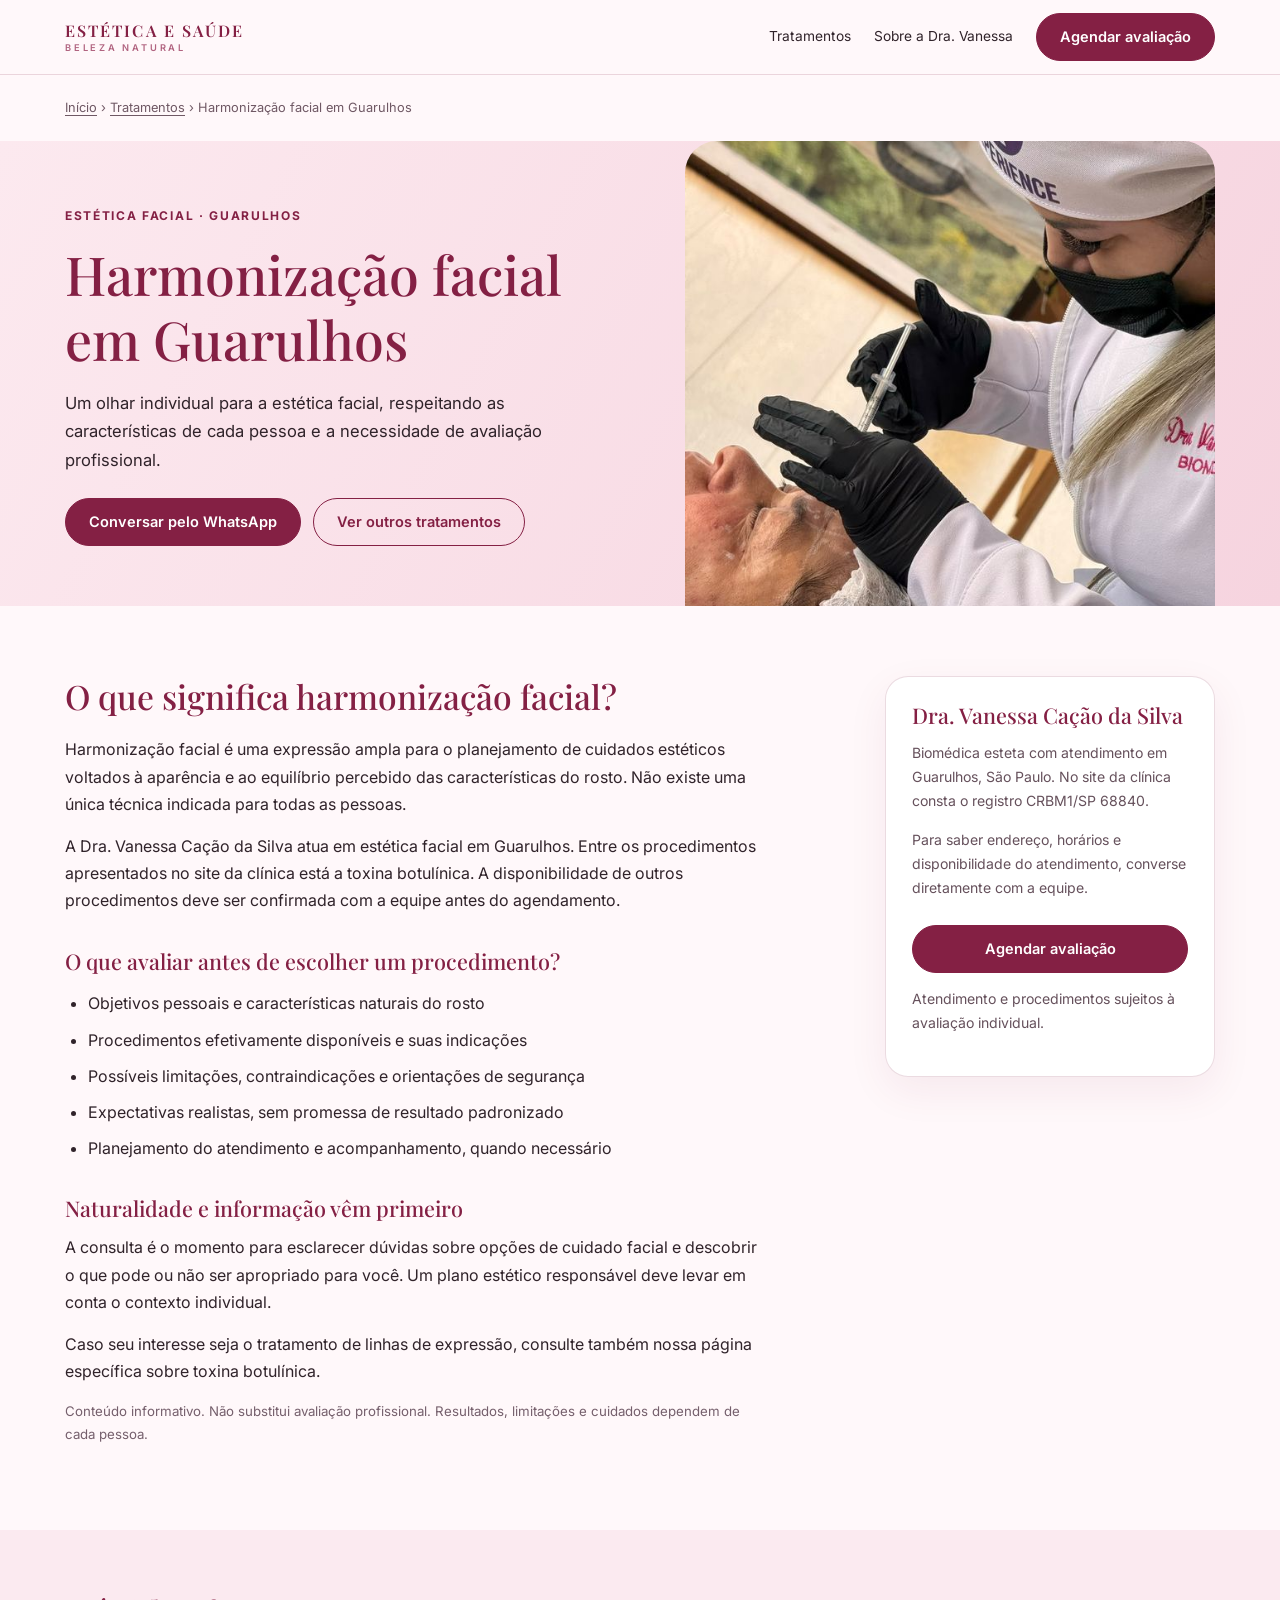
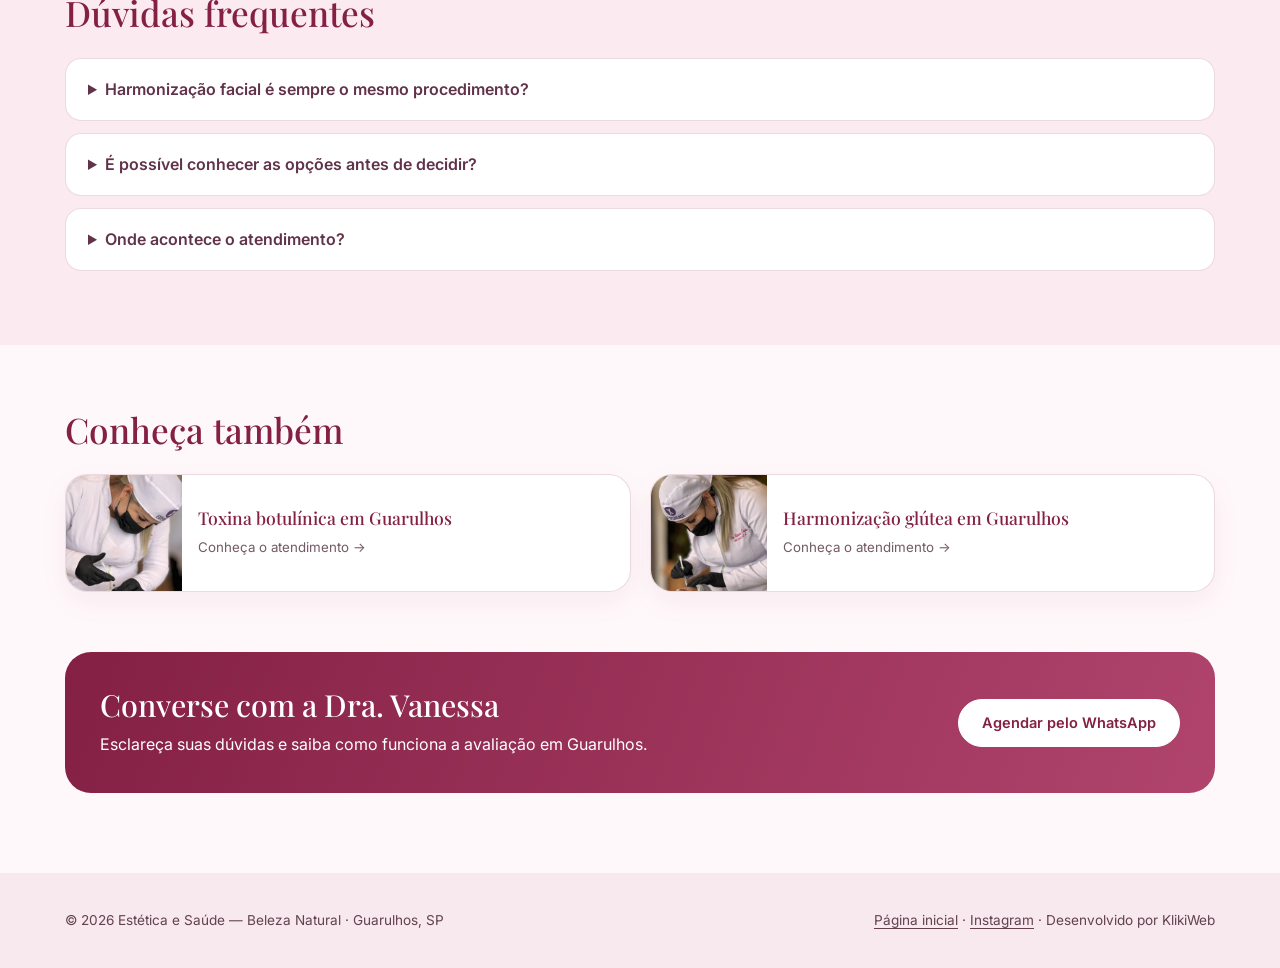
==== harmonizacao-facial-guarulhos.html @ 7499cf1d "Add files via upload" ====
<!doctype html>
<html lang="pt-BR"><head>
<meta charset="utf-8"><meta name="viewport" content="width=device-width, initial-scale=1, viewport-fit=cover">
<title>Harmonização facial em Guarulhos | Dra. Vanessa</title>
<meta name="description" content="Saiba como funciona a avaliação para harmonização facial com a Dra. Vanessa, biomédica esteta em Guarulhos. Conheça os cuidados disponíveis.">
<meta name="robots" content="index, follow, max-image-preview:large">
<link rel="canonical" href="https://dravanessa-esteticaesaude.vercel.app/harmonizacao-facial-guarulhos.html">
<meta name="theme-color" content="#842044">
<meta property="og:locale" content="pt_BR"><meta property="og:site_name" content="Estética e Saúde — Beleza Natural"><meta property="og:type" content="article">
<meta property="og:title" content="Harmonização facial em Guarulhos | Dra. Vanessa"><meta property="og:description" content="Saiba como funciona a avaliação para harmonização facial com a Dra. Vanessa, biomédica esteta em Guarulhos. Conheça os cuidados disponíveis.">
<meta property="og:url" content="https://dravanessa-esteticaesaude.vercel.app/harmonizacao-facial-guarulhos.html"><meta property="og:image" content="https://dravanessa-esteticaesaude.vercel.app/og-image.jpg">
<meta name="twitter:card" content="summary_large_image"><meta name="twitter:title" content="Harmonização facial em Guarulhos | Dra. Vanessa"><meta name="twitter:description" content="Saiba como funciona a avaliação para harmonização facial com a Dra. Vanessa, biomédica esteta em Guarulhos. Conheça os cuidados disponíveis."><meta name="twitter:image" content="https://dravanessa-esteticaesaude.vercel.app/og-image.jpg">
<link rel="icon" href="/favicon.ico" sizes="any"><link rel="icon" type="image/png" sizes="32x32" href="/favicon-32x32.png"><link rel="apple-touch-icon" sizes="180x180" href="/apple-touch-icon.png">
<link rel="preconnect" href="https://fonts.googleapis.com"><link rel="preconnect" href="https://fonts.gstatic.com" crossorigin>
<link href="https://fonts.googleapis.com/css2?family=Inter:wght@400;500;600;700&family=Playfair+Display:wght@400;500;600&display=swap" rel="stylesheet">
<link rel="stylesheet" href="/paginas-servicos.css">
<script type="application/ld+json">{"@context":"https://schema.org","@graph":[{"@type":"WebPage","@id":"https://dravanessa-esteticaesaude.vercel.app/harmonizacao-facial-guarulhos.html#webpage","url":"https://dravanessa-esteticaesaude.vercel.app/harmonizacao-facial-guarulhos.html","name":"Harmonização facial em Guarulhos | Dra. Vanessa","description":"Saiba como funciona a avaliação para harmonização facial com a Dra. Vanessa, biomédica esteta em Guarulhos. Conheça os cuidados disponíveis.","inLanguage":"pt-BR","isPartOf":{"@id":"https://dravanessa-esteticaesaude.vercel.app/#website"},"about":{"@id":"https://dravanessa-esteticaesaude.vercel.app/#clinica"}},{"@type":"BreadcrumbList","itemListElement":[{"@type":"ListItem","position":1,"name":"Início","item":"https://dravanessa-esteticaesaude.vercel.app/"},{"@type":"ListItem","position":2,"name":"Tratamentos","item":"https://dravanessa-esteticaesaude.vercel.app/#tratamentos"},{"@type":"ListItem","position":3,"name":"Harmonização facial em Guarulhos","item":"https://dravanessa-esteticaesaude.vercel.app/harmonizacao-facial-guarulhos.html"}]}]}</script>
</head><body>
<header class="topnav"><div class="container navinner"><a class="brand" href="/">ESTÉTICA E SAÚDE<small>BELEZA NATURAL</small></a><nav class="navlinks" aria-label="Navegação principal"><a class="hide-mobile" href="/#tratamentos">Tratamentos</a><a class="hide-mobile" href="/#sobre">Sobre a Dra. Vanessa</a><a class="btn" href="https://wa.me/message/TGUZO6PTKN33A1" target="_blank" rel="noopener">Agendar avaliação</a></nav></div></header>
<div class="container crumbs" aria-label="Você está aqui"><a href="/">Início</a> &rsaquo; <a href="/#tratamentos">Tratamentos</a> &rsaquo; Harmonização facial em Guarulhos</div>
<main>
<section class="hero"><div class="container hero-grid"><div class="hero-copy"><span class="eyebrow">ESTÉTICA FACIAL · GUARULHOS</span><h1>Harmonização facial em Guarulhos</h1><p>Um olhar individual para a estética facial, respeitando as características de cada pessoa e a necessidade de avaliação profissional.</p><div class="cta"><a href="https://wa.me/message/TGUZO6PTKN33A1" target="_blank" rel="noopener" class="btn">Conversar pelo WhatsApp</a><a href="/#tratamentos" class="btn secondary">Ver outros tratamentos</a></div></div><img class="hero-img" src="/assets/p3.jpg" width="600" height="465" alt="Dra. Vanessa durante atendimento de estética facial"></div></section>
<section class="lead"><div class="container content-grid"><article class="prose"><h2>O que significa harmonização facial?</h2><p>Harmonização facial é uma expressão ampla para o planejamento de cuidados estéticos voltados à aparência e ao equilíbrio percebido das características do rosto. Não existe uma única técnica indicada para todas as pessoas.</p><p>A Dra. Vanessa Cação da Silva atua em estética facial em Guarulhos. Entre os procedimentos apresentados no site da clínica está a toxina botulínica. A disponibilidade de outros procedimentos deve ser confirmada com a equipe antes do agendamento.</p>
<h3>O que avaliar antes de escolher um procedimento?</h3><ul><li>Objetivos pessoais e características naturais do rosto</li><li>Procedimentos efetivamente disponíveis e suas indicações</li><li>Possíveis limitações, contraindicações e orientações de segurança</li><li>Expectativas realistas, sem promessa de resultado padronizado</li><li>Planejamento do atendimento e acompanhamento, quando necessário</li></ul>
<h3 id="avaliacao">Naturalidade e informação vêm primeiro</h3><p>A consulta é o momento para esclarecer dúvidas sobre opções de cuidado facial e descobrir o que pode ou não ser apropriado para você. Um plano estético responsável deve levar em conta o contexto individual.</p><p>Caso seu interesse seja o tratamento de linhas de expressão, consulte também nossa página específica sobre toxina botulínica.</p>
<p class="note">Conteúdo informativo. Não substitui avaliação profissional. Resultados, limitações e cuidados dependem de cada pessoa.</p></article>
<aside class="sidebar"><h3>Dra. Vanessa Cação da Silva</h3><p>Biomédica esteta com atendimento em Guarulhos, São Paulo. No site da clínica consta o registro CRBM1/SP 68840.</p><p>Para saber endereço, horários e disponibilidade do atendimento, converse diretamente com a equipe.</p><a class="btn" href="https://wa.me/message/TGUZO6PTKN33A1" target="_blank" rel="noopener">Agendar avaliação</a><p>Atendimento e procedimentos sujeitos à avaliação individual.</p></aside></div></section>
<section class="soft"><div class="container"><h2 class="section-title">Dúvidas frequentes</h2><details class="accordion"><summary>Harmonização facial é sempre o mesmo procedimento?</summary><p>Não. É um termo abrangente e as técnicas disponíveis variam. Consulte a clínica para confirmar quais procedimentos são oferecidos.</p></details><details class="accordion"><summary>É possível conhecer as opções antes de decidir?</summary><p>Sim. Entre em contato para saber como funciona a avaliação e quais informações você deve apresentar.</p></details><details class="accordion"><summary>Onde acontece o atendimento?</summary><p>O site informa atendimento em Guarulhos, SP. Solicite o endereço e a disponibilidade pelo WhatsApp.</p></details></div></section>
<section class="container" style="padding:64px 0 20px"><h2 class="section-title">Conheça também</h2><div class="related-grid"><a class="related" href="toxina-botulinica-guarulhos.html"><img src="assets/p1.jpg" alt="" loading="lazy" width="116" height="116"><div><h3>Toxina botulínica em Guarulhos</h3><small>Conheça o atendimento →</small></div></a><a class="related" href="harmonizacao-glutea-guarulhos.html"><img src="assets/p2.jpg" alt="" loading="lazy" width="116" height="116"><div><h3>Harmonização glútea em Guarulhos</h3><small>Conheça o atendimento →</small></div></a></div><div class="callout"><div><h2>Converse com a Dra. Vanessa</h2><p>Esclareça suas dúvidas e saiba como funciona a avaliação em Guarulhos.</p></div><a href="https://wa.me/message/TGUZO6PTKN33A1" target="_blank" rel="noopener" class="btn">Agendar pelo WhatsApp</a></div></section>
</main><footer class="footer"><div class="container foot-flex"><span>© 2026 Estética e Saúde — Beleza Natural · Guarulhos, SP</span><span><a href="/">Página inicial</a> · <a href="https://www.instagram.com/esteticaesaudebelezanatural/" target="_blank" rel="noopener">Instagram</a> · Desenvolvido por KlikiWeb</span></div></footer>
</body></html>
---- paginas-servicos.css ----
:root{--wine:#842044;--rose:#DB92AB;--blush:#FBE5ED;--bg:#FFF8FA;--text:#30232A;--card:#fff;--line:rgba(132,32,68,.16)}
*{box-sizing:border-box}html{scroll-behavior:smooth}body{margin:0;background:var(--bg);color:var(--text);font-family:Inter,system-ui,sans-serif;line-height:1.7}img{max-width:100%;display:block}a{color:inherit;text-decoration:none}a:focus-visible{outline:3px solid var(--rose);outline-offset:4px}h1,h2,h3{font-family:'Playfair Display',Georgia,serif;color:var(--wine);font-weight:500;line-height:1.2}p{margin:0 0 15px}.container{width:min(1150px,calc(100% - 40px));margin:auto}.btn{display:inline-flex;align-items:center;justify-content:center;border:1px solid var(--wine);border-radius:60px;background:var(--wine);color:white;padding:13px 23px;font-weight:600;line-height:1.4;font-size:.91rem;transition:.2s}.btn:hover{transform:translateY(-2px)}.btn.secondary{background:transparent;color:var(--wine)}.topnav{background:rgba(255,248,250,.94);border-bottom:1px solid var(--line);position:sticky;top:0;z-index:10;backdrop-filter:blur(14px)}.navinner{display:flex;justify-content:space-between;align-items:center;gap:20px;padding:13px 0}.brand{display:grid;gap:0;line-height:1.4;color:var(--wine);letter-spacing:.13em;font-family:'Playfair Display',Georgia,serif;font-weight:600}.brand small{font-family:Inter,sans-serif;font-size:.58rem;letter-spacing:.3em;color:#b16480}.navlinks{display:flex;gap:23px;align-items:center;flex-wrap:wrap}.navlinks>a:not(.btn){font-size:.86rem}.navlinks a:hover{text-decoration:underline}.crumbs{padding:22px 0;color:#6f5864;font-size:.8rem}.crumbs a{text-decoration:underline;text-underline-offset:3px}.hero{background:linear-gradient(118deg,#fce9ef 0%,#f6d4df 100%);overflow:hidden}.hero-grid{display:grid;grid-template-columns:1fr .92fr;align-items:center;min-height:430px;gap:44px}.eyebrow{font-size:.75rem;letter-spacing:.14em;color:var(--wine);font-weight:700}.hero-copy{padding:45px 0}.hero h1{font-size:clamp(2.2rem,4.2vw,3.55rem);margin:14px 0 18px}.hero p{font-size:1.04rem;max-width:48ch}.hero-img{width:100%;height:100%;max-height:465px;object-fit:cover;object-position:center 30%;border-radius:32px 32px 0 0;align-self:end}.cta{display:flex;gap:12px;flex-wrap:wrap;margin-top:24px}.lead{padding:70px 0}.content-grid{display:grid;grid-template-columns:minmax(0,1fr) 330px;gap:48px;align-items:start}.prose{max-width:70ch}.prose h2{font-size:clamp(1.6rem,2.9vw,2.1rem);margin:0 0 20px}.prose h3{font-size:1.35rem;margin:34px 0 12px}.prose li{margin:9px 0}.prose ul{padding-left:23px}.sidebar{border-radius:23px;background:#fff;padding:26px;border:1px solid var(--line);box-shadow:0 14px 40px rgba(132,32,68,.07);position:sticky;top:104px}.sidebar h3{font-size:1.35rem;margin:0 0 12px}.sidebar .btn{width:100%;margin:10px 0 14px}.sidebar p{font-size:.88rem;color:#66515c}.soft{background:#fbeaf0;padding:62px 0}.section-title{font-size:clamp(1.65rem,3.2vw,2.2rem);margin:0 0 23px}.accordion{border-radius:16px;background:white;margin:0 0 12px;border:1px solid var(--line);padding:0 22px}.accordion summary{cursor:pointer;padding:17px 0;font-weight:600;color:#61334a}.accordion p{padding-bottom:19px;font-size:.92rem}.related-grid{display:grid;grid-template-columns:repeat(2,minmax(0,1fr));gap:19px}.related{background:#fff;border:1px solid var(--line);border-radius:22px;display:flex;align-items:center;gap:16px;overflow:hidden;box-shadow:0 10px 29px rgba(132,32,68,.06)}.related img{width:116px;height:116px;object-fit:cover;flex:none}.related div{padding:12px 10px 12px 0}.related h3{font-size:1.1rem;margin:0 0 5px}.related small{color:#735a66}.callout{margin:60px 0;border-radius:26px;padding:35px;background:linear-gradient(110deg,#842044,#b0446c);color:#fff;display:flex;align-items:center;justify-content:space-between;gap:20px}.callout h2{margin:0 0 7px;color:white;font-size:1.9rem}.callout p{margin:0}.callout .btn{background:#fff;color:var(--wine);border-color:white;white-space:nowrap}.note{font-size:.83rem;color:#755f6c}.footer{background:#f7e9ed;padding:36px 0;color:#634151;font-size:.85rem}.foot-flex{display:flex;justify-content:space-between;gap:25px;flex-wrap:wrap}.footer a{text-decoration:underline;text-underline-offset:3px}#botox-masculino{scroll-margin-top:100px}@media(max-width:850px){.hero-grid{grid-template-columns:1fr;gap:5px}.hero-copy{padding:35px 0 5px}.hero-img{height:280px;max-height:none;object-position:center 26%;border-radius:24px 24px 0 0}.content-grid{grid-template-columns:1fr;gap:20px}.sidebar{position:static}.lead{padding:44px 0}.related-grid{grid-template-columns:1fr}.callout{flex-direction:column;align-items:start;margin:35px 0}.navlinks .hide-mobile{display:none}}@media(max-width:520px){.container{width:min(100% - 28px,1150px)}.navinner{gap:10px}.navlinks{gap:10px}.brand{font-size:.79rem}.hero h1{font-size:2.24rem}.cta .btn{width:100%}.related img{width:95px;height:112px}.callout{padding:25px}}
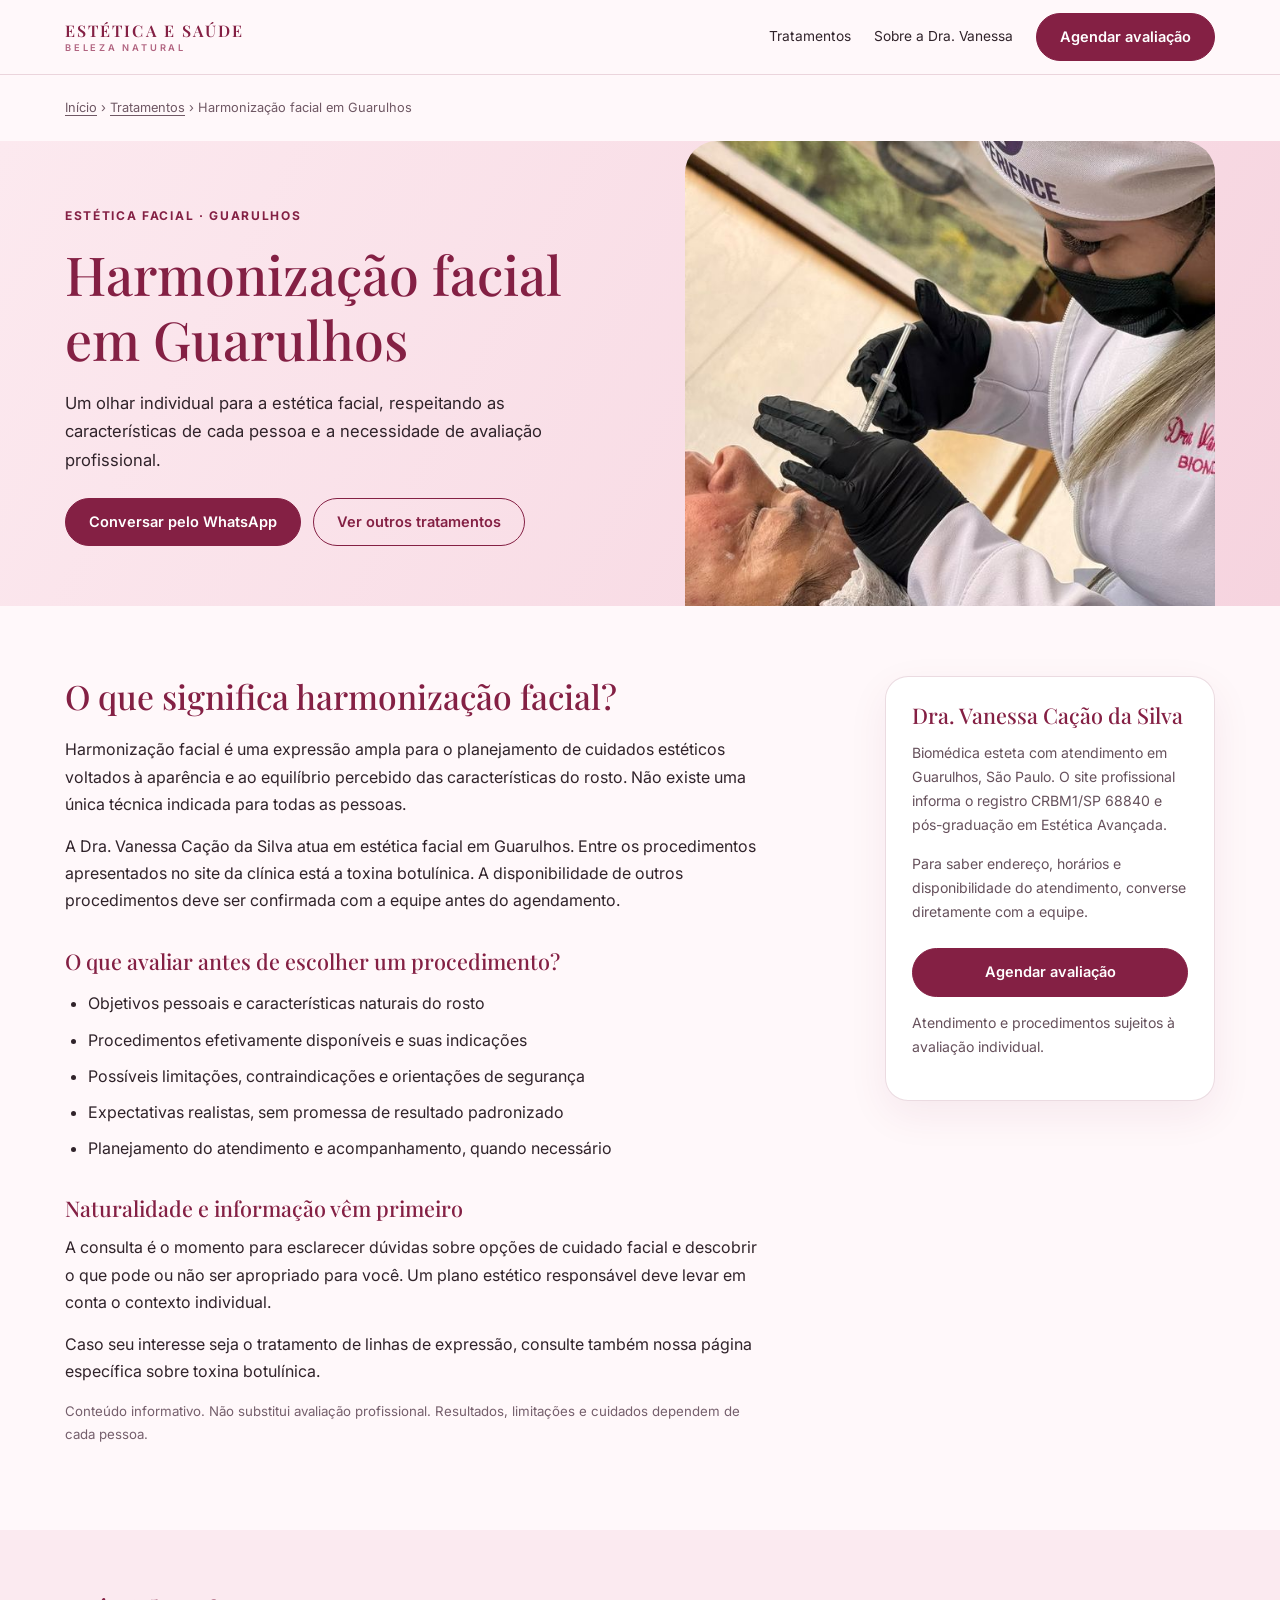
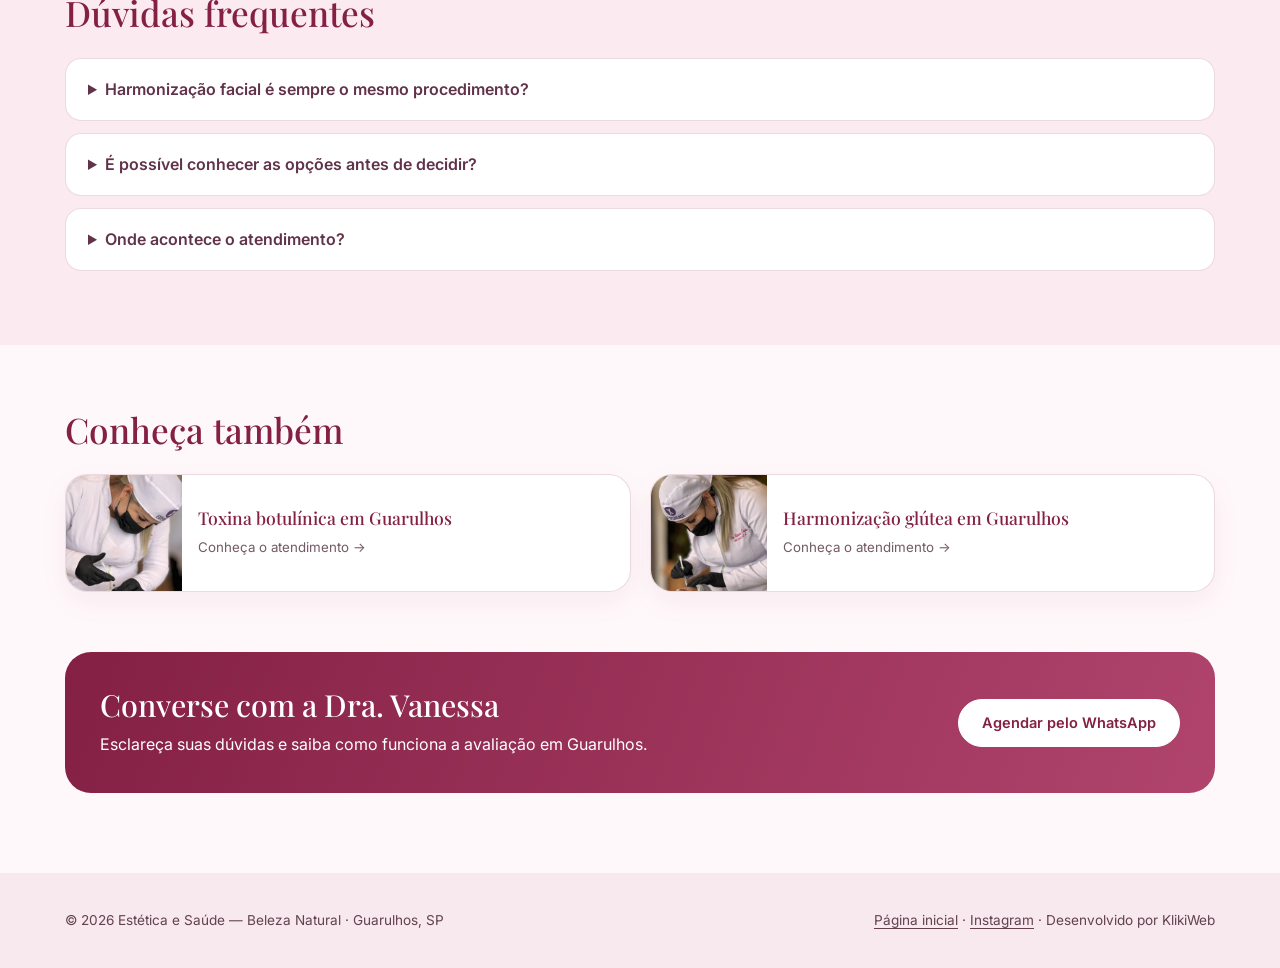
==== commit 0e3007d0: "Add files via upload" ====
--- a/harmonizacao-facial-guarulhos.html
+++ b/harmonizacao-facial-guarulhos.html
@@ -4,17 +4,17 @@
 <title>Harmonização facial em Guarulhos | Dra. Vanessa</title>
 <meta name="description" content="Saiba como funciona a avaliação para harmonização facial com a Dra. Vanessa, biomédica esteta em Guarulhos. Conheça os cuidados disponíveis.">
 <meta name="robots" content="index, follow, max-image-preview:large">
-<link rel="canonical" href="https://dravanessa-esteticaesaude.vercel.app/harmonizacao-facial-guarulhos.html">
+<link rel="canonical" href="https://dravanessacacao.vercel.app/harmonizacao-facial-guarulhos.html">
 <meta name="theme-color" content="#842044">
 <meta property="og:locale" content="pt_BR"><meta property="og:site_name" content="Estética e Saúde — Beleza Natural"><meta property="og:type" content="article">
 <meta property="og:title" content="Harmonização facial em Guarulhos | Dra. Vanessa"><meta property="og:description" content="Saiba como funciona a avaliação para harmonização facial com a Dra. Vanessa, biomédica esteta em Guarulhos. Conheça os cuidados disponíveis.">
-<meta property="og:url" content="https://dravanessa-esteticaesaude.vercel.app/harmonizacao-facial-guarulhos.html"><meta property="og:image" content="https://dravanessa-esteticaesaude.vercel.app/og-image.jpg">
-<meta name="twitter:card" content="summary_large_image"><meta name="twitter:title" content="Harmonização facial em Guarulhos | Dra. Vanessa"><meta name="twitter:description" content="Saiba como funciona a avaliação para harmonização facial com a Dra. Vanessa, biomédica esteta em Guarulhos. Conheça os cuidados disponíveis."><meta name="twitter:image" content="https://dravanessa-esteticaesaude.vercel.app/og-image.jpg">
+<meta property="og:url" content="https://dravanessacacao.vercel.app/harmonizacao-facial-guarulhos.html"><meta property="og:image" content="https://dravanessacacao.vercel.app/og-image.jpg">
+<meta name="twitter:card" content="summary_large_image"><meta name="twitter:title" content="Harmonização facial em Guarulhos | Dra. Vanessa"><meta name="twitter:description" content="Saiba como funciona a avaliação para harmonização facial com a Dra. Vanessa, biomédica esteta em Guarulhos. Conheça os cuidados disponíveis."><meta name="twitter:image" content="https://dravanessacacao.vercel.app/og-image.jpg">
 <link rel="icon" href="/favicon.ico" sizes="any"><link rel="icon" type="image/png" sizes="32x32" href="/favicon-32x32.png"><link rel="apple-touch-icon" sizes="180x180" href="/apple-touch-icon.png">
 <link rel="preconnect" href="https://fonts.googleapis.com"><link rel="preconnect" href="https://fonts.gstatic.com" crossorigin>
 <link href="https://fonts.googleapis.com/css2?family=Inter:wght@400;500;600;700&family=Playfair+Display:wght@400;500;600&display=swap" rel="stylesheet">
 <link rel="stylesheet" href="/paginas-servicos.css">
-<script type="application/ld+json">{"@context":"https://schema.org","@graph":[{"@type":"WebPage","@id":"https://dravanessa-esteticaesaude.vercel.app/harmonizacao-facial-guarulhos.html#webpage","url":"https://dravanessa-esteticaesaude.vercel.app/harmonizacao-facial-guarulhos.html","name":"Harmonização facial em Guarulhos | Dra. Vanessa","description":"Saiba como funciona a avaliação para harmonização facial com a Dra. Vanessa, biomédica esteta em Guarulhos. Conheça os cuidados disponíveis.","inLanguage":"pt-BR","isPartOf":{"@id":"https://dravanessa-esteticaesaude.vercel.app/#website"},"about":{"@id":"https://dravanessa-esteticaesaude.vercel.app/#clinica"}},{"@type":"BreadcrumbList","itemListElement":[{"@type":"ListItem","position":1,"name":"Início","item":"https://dravanessa-esteticaesaude.vercel.app/"},{"@type":"ListItem","position":2,"name":"Tratamentos","item":"https://dravanessa-esteticaesaude.vercel.app/#tratamentos"},{"@type":"ListItem","position":3,"name":"Harmonização facial em Guarulhos","item":"https://dravanessa-esteticaesaude.vercel.app/harmonizacao-facial-guarulhos.html"}]}]}</script>
+<script type="application/ld+json">{"@context":"https://schema.org","@graph":[{"@type":"WebPage","@id":"https://dravanessacacao.vercel.app/harmonizacao-facial-guarulhos.html#webpage","url":"https://dravanessacacao.vercel.app/harmonizacao-facial-guarulhos.html","name":"Harmonização facial em Guarulhos | Dra. Vanessa","description":"Saiba como funciona a avaliação para harmonização facial com a Dra. Vanessa, biomédica esteta em Guarulhos. Conheça os cuidados disponíveis.","inLanguage":"pt-BR","isPartOf":{"@id":"https://dravanessacacao.vercel.app/#website"},"about":{"@id":"https://dravanessacacao.vercel.app/#clinica"}},{"@type":"BreadcrumbList","itemListElement":[{"@type":"ListItem","position":1,"name":"Início","item":"https://dravanessacacao.vercel.app/"},{"@type":"ListItem","position":2,"name":"Tratamentos","item":"https://dravanessacacao.vercel.app/#tratamentos"},{"@type":"ListItem","position":3,"name":"Harmonização facial em Guarulhos","item":"https://dravanessacacao.vercel.app/harmonizacao-facial-guarulhos.html"}]}]}</script>
 </head><body>
 <header class="topnav"><div class="container navinner"><a class="brand" href="/">ESTÉTICA E SAÚDE<small>BELEZA NATURAL</small></a><nav class="navlinks" aria-label="Navegação principal"><a class="hide-mobile" href="/#tratamentos">Tratamentos</a><a class="hide-mobile" href="/#sobre">Sobre a Dra. Vanessa</a><a class="btn" href="https://wa.me/message/TGUZO6PTKN33A1" target="_blank" rel="noopener">Agendar avaliação</a></nav></div></header>
 <div class="container crumbs" aria-label="Você está aqui"><a href="/">Início</a> &rsaquo; <a href="/#tratamentos">Tratamentos</a> &rsaquo; Harmonização facial em Guarulhos</div>
@@ -24,7 +24,7 @@
 <h3>O que avaliar antes de escolher um procedimento?</h3><ul><li>Objetivos pessoais e características naturais do rosto</li><li>Procedimentos efetivamente disponíveis e suas indicações</li><li>Possíveis limitações, contraindicações e orientações de segurança</li><li>Expectativas realistas, sem promessa de resultado padronizado</li><li>Planejamento do atendimento e acompanhamento, quando necessário</li></ul>
 <h3 id="avaliacao">Naturalidade e informação vêm primeiro</h3><p>A consulta é o momento para esclarecer dúvidas sobre opções de cuidado facial e descobrir o que pode ou não ser apropriado para você. Um plano estético responsável deve levar em conta o contexto individual.</p><p>Caso seu interesse seja o tratamento de linhas de expressão, consulte também nossa página específica sobre toxina botulínica.</p>
 <p class="note">Conteúdo informativo. Não substitui avaliação profissional. Resultados, limitações e cuidados dependem de cada pessoa.</p></article>
-<aside class="sidebar"><h3>Dra. Vanessa Cação da Silva</h3><p>Biomédica esteta com atendimento em Guarulhos, São Paulo. No site da clínica consta o registro CRBM1/SP 68840.</p><p>Para saber endereço, horários e disponibilidade do atendimento, converse diretamente com a equipe.</p><a class="btn" href="https://wa.me/message/TGUZO6PTKN33A1" target="_blank" rel="noopener">Agendar avaliação</a><p>Atendimento e procedimentos sujeitos à avaliação individual.</p></aside></div></section>
+<aside class="sidebar"><h3>Dra. Vanessa Cação da Silva</h3><p>Biomédica esteta com atendimento em Guarulhos, São Paulo. O site profissional informa o registro CRBM1/SP 68840 e pós-graduação em Estética Avançada.</p><p>Para saber endereço, horários e disponibilidade do atendimento, converse diretamente com a equipe.</p><a class="btn" href="https://wa.me/message/TGUZO6PTKN33A1" target="_blank" rel="noopener">Agendar avaliação</a><p>Atendimento e procedimentos sujeitos à avaliação individual.</p></aside></div></section>
 <section class="soft"><div class="container"><h2 class="section-title">Dúvidas frequentes</h2><details class="accordion"><summary>Harmonização facial é sempre o mesmo procedimento?</summary><p>Não. É um termo abrangente e as técnicas disponíveis variam. Consulte a clínica para confirmar quais procedimentos são oferecidos.</p></details><details class="accordion"><summary>É possível conhecer as opções antes de decidir?</summary><p>Sim. Entre em contato para saber como funciona a avaliação e quais informações você deve apresentar.</p></details><details class="accordion"><summary>Onde acontece o atendimento?</summary><p>O site informa atendimento em Guarulhos, SP. Solicite o endereço e a disponibilidade pelo WhatsApp.</p></details></div></section>
 <section class="container" style="padding:64px 0 20px"><h2 class="section-title">Conheça também</h2><div class="related-grid"><a class="related" href="toxina-botulinica-guarulhos.html"><img src="assets/p1.jpg" alt="" loading="lazy" width="116" height="116"><div><h3>Toxina botulínica em Guarulhos</h3><small>Conheça o atendimento →</small></div></a><a class="related" href="harmonizacao-glutea-guarulhos.html"><img src="assets/p2.jpg" alt="" loading="lazy" width="116" height="116"><div><h3>Harmonização glútea em Guarulhos</h3><small>Conheça o atendimento →</small></div></a></div><div class="callout"><div><h2>Converse com a Dra. Vanessa</h2><p>Esclareça suas dúvidas e saiba como funciona a avaliação em Guarulhos.</p></div><a href="https://wa.me/message/TGUZO6PTKN33A1" target="_blank" rel="noopener" class="btn">Agendar pelo WhatsApp</a></div></section>
 </main><footer class="footer"><div class="container foot-flex"><span>© 2026 Estética e Saúde — Beleza Natural · Guarulhos, SP</span><span><a href="/">Página inicial</a> · <a href="https://www.instagram.com/esteticaesaudebelezanatural/" target="_blank" rel="noopener">Instagram</a> · Desenvolvido por KlikiWeb</span></div></footer>
